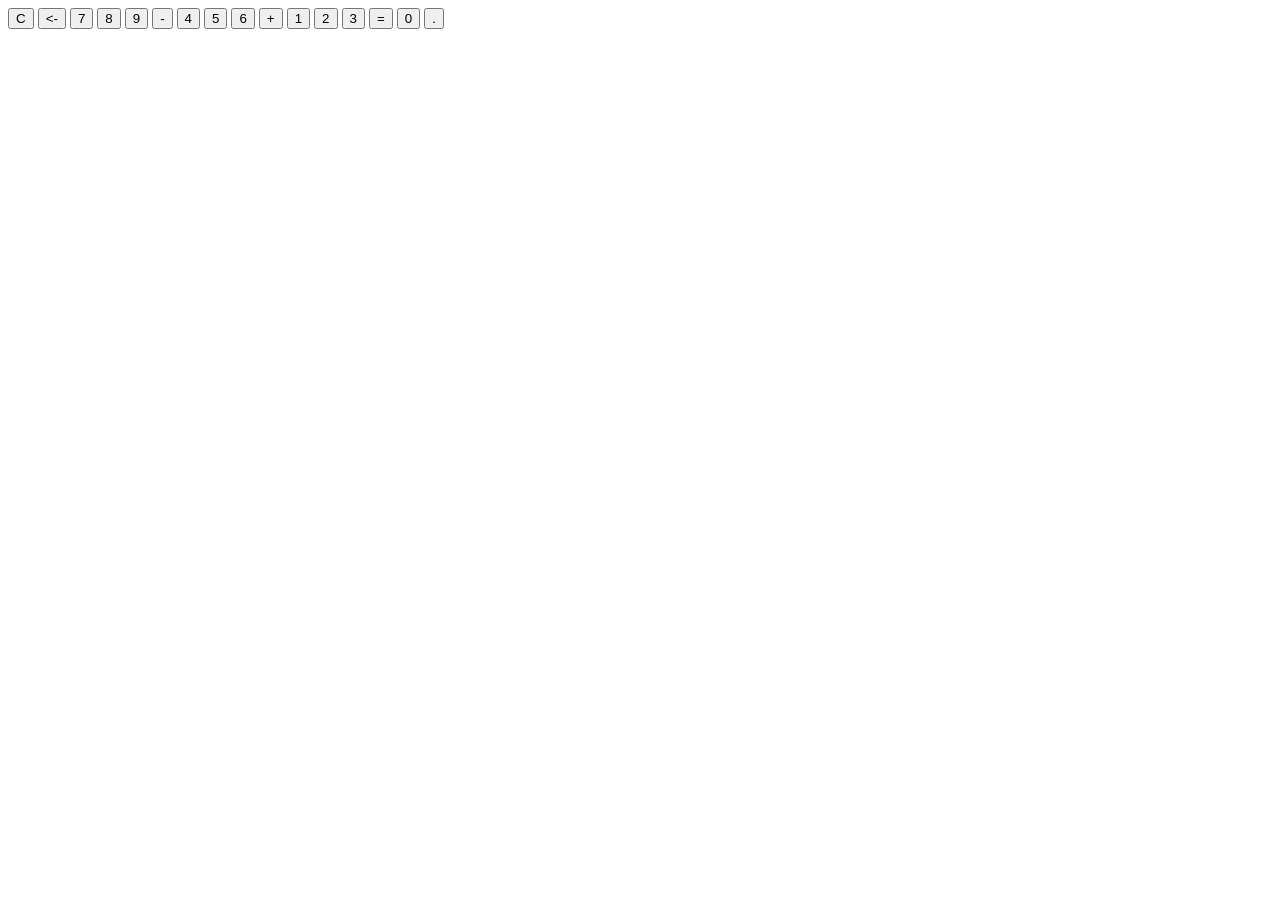
==== index.html @ 8c28482c "first coomit realized" ====
<!DOCTYPE html>
<html lang="en">

<head>
    <meta charset="UTF-8">
    <meta name="viewport" content="width=device-width, initial-scale=1.0">
    <link rel="stylesheet" href="styles.css">
    <title>Calculator</title>
</head>

<body>
    <div class="calculadora">
        <div class="pantalla"></div>
        <button class="btn" id="c">C</button>
        <button id="borrar" class="btn"> <- </button>
        <button class="btn"> 7 </button>
        <button class="btn"> 8 </button>
        <button class="btn"> 9 </button>
        
        <button class="btn"> - </button>

        <button class="btn"> 4 </button>
        <button class="btn"> 5 </button>
        <button class="btn"> 6 </button>

        <button class="btn"> + </button>

        <button class="btn"> 1 </button>
        <button class="btn"> 2 </button>
        <button class="btn"> 3 </button>

        <button id="igual" class="btn"> = </button>
        <button id="cero" class="btn"> 0 </button>
        <button class="btn" > . </button>
    
    </div>
    <script src="script.js"></script>
</body>

</html>
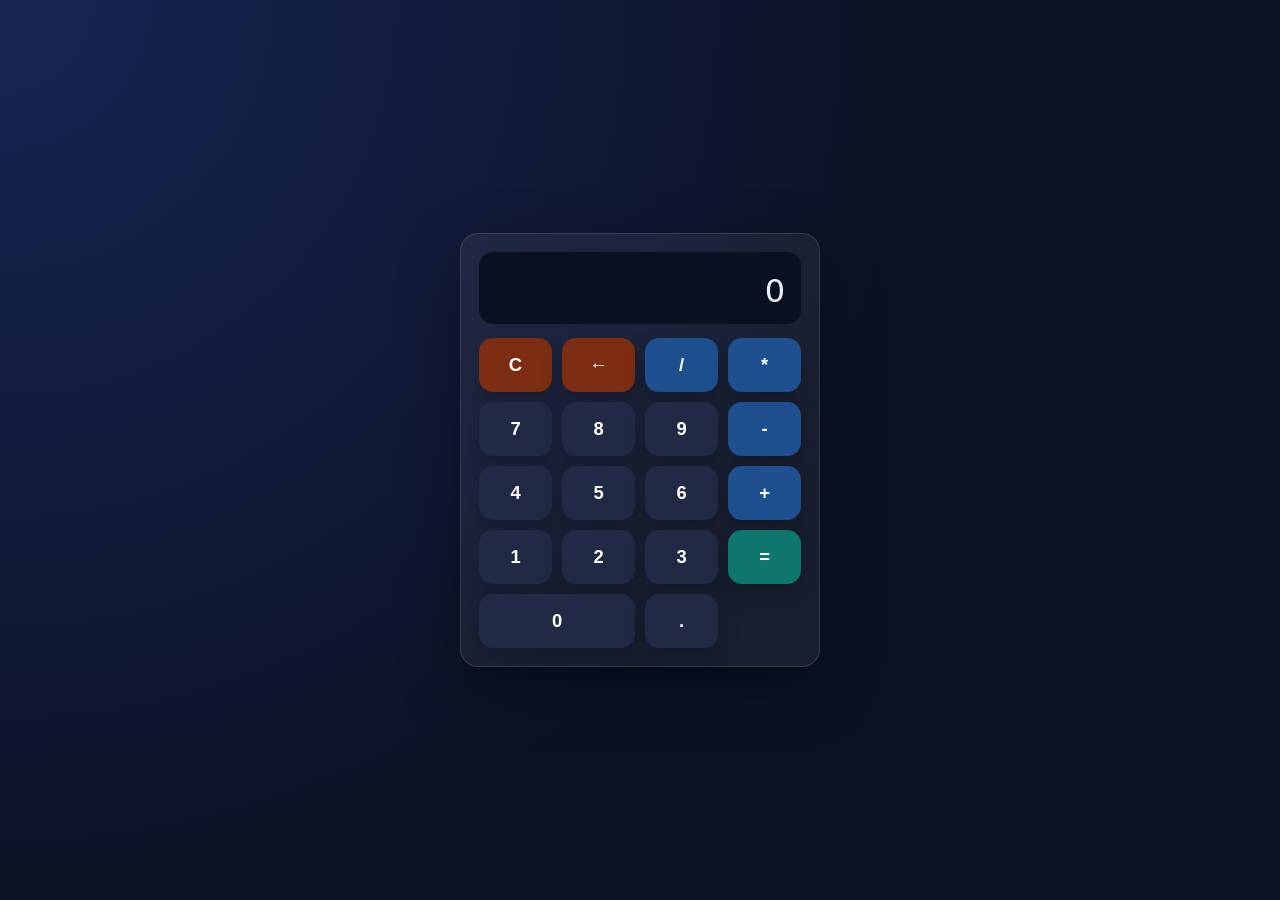
==== commit 63488821: "project completed" ====
--- a/index.html
+++ b/index.html
@@ -1,5 +1,5 @@
 <!DOCTYPE html>
-<html lang="en">
+<html lang="es">
 
 <head>
     <meta charset="UTF-8">
@@ -10,31 +10,35 @@
 
 <body>
     <div class="calculadora">
-        <div class="pantalla"></div>
-        <button class="btn" id="c">C</button>
-        <button id="borrar" class="btn"> <- </button>
-        <button class="btn"> 7 </button>
-        <button class="btn"> 8 </button>
-        <button class="btn"> 9 </button>
-        
-        <button class="btn"> - </button>
+        <div class="pantalla" id="display">0</div>
 
-        <button class="btn"> 4 </button>
-        <button class="btn"> 5 </button>
-        <button class="btn"> 6 </button>
+        <div class="teclado" role="group" aria-label="Teclado de la calculadora">
+            <button class="btn btn--action" data-action="clear" aria-label="Limpiar">C</button>
+            <button class="btn btn--action" data-action="backspace" aria-label="Borrar un dígito">←</button>
+            <button class="btn btn--op" data-op="/" aria-label="Dividir">/</button>
+            <button class="btn btn--op" data-op="*" aria-label="Multiplicar">*</button>
 
-        <button class="btn"> + </button>
+            <button class="btn" data-digit="7">7</button>
+            <button class="btn" data-digit="8">8</button>
+            <button class="btn" data-digit="9">9</button>
+            <button class="btn btn--op" data-op="-" aria-label="Restar">-</button>
 
-        <button class="btn"> 1 </button>
-        <button class="btn"> 2 </button>
-        <button class="btn"> 3 </button>
+            <button class="btn" data-digit="4">4</button>
+            <button class="btn" data-digit="5">5</button>
+            <button class="btn" data-digit="6">6</button>
+            <button class="btn btn--op" data-op="+" aria-label="Sumar">+</button>
 
-        <button id="igual" class="btn"> = </button>
-        <button id="cero" class="btn"> 0 </button>
-        <button class="btn" > . </button>
+            <button class="btn" data-digit="1">1</button>
+            <button class="btn" data-digit="2">2</button>
+            <button class="btn" data-digit="3">3</button>
+            <button class="btn btn--equals" data-action="equals" aria-label="Calcular">=</button>
+
+            <button class="btn btn--zero" data-digit="0" aria-label="Cero">0</button>
+            <button class="btn" data-action="decimal" aria-label="Punto decimal">.</button>
+        </div>
     
     </div>
-    <script src="script.js"></script>
+    <script src="script.mjs"></script>
 </body>
 
 </html>
--- a/styles.css
+++ b/styles.css
@@ -0,0 +1,114 @@
+/* Estilos simples para una calculadora basica (practica HTML/CSS/JS) */
+
+* {
+  box-sizing: border-box;
+}
+
+body {
+  margin: 0;
+  font-family: system-ui, -apple-system, Segoe UI, Roboto, Ubuntu, Cantarell, Noto Sans,
+    sans-serif;
+  min-height: 100vh;
+  display: flex;
+  align-items: center;
+  justify-content: center;
+  background: radial-gradient(circle at top left, #182554, #0b1224 60%);
+  padding: 24px;
+}
+
+.calculadora {
+  width: min(360px, 100%);
+  padding: 18px;
+  border-radius: 18px;
+  background: rgba(255, 255, 255, 0.06);
+  border: 1px solid rgba(255, 255, 255, 0.12);
+  box-shadow: 0 20px 60px rgba(0, 0, 0, 0.35);
+}
+
+.pantalla {
+  background: #0b1020;
+  color: #eaf0ff;
+  border-radius: 14px;
+  min-height: 72px;
+  padding: 14px 16px;
+  display: flex;
+  align-items: flex-end;
+  justify-content: flex-end;
+  font-size: 2rem;
+  overflow: hidden;
+  word-break: break-all;
+  margin-bottom: 14px;
+}
+
+.teclado {
+  display: grid;
+  grid-template-columns: repeat(4, 1fr);
+  gap: 10px;
+}
+
+.btn {
+  appearance: none;
+  border: none;
+  border-radius: 14px;
+  background: #202a44;
+  color: #ffffff;
+  cursor: pointer;
+  font-size: 1.15rem;
+  font-weight: 700;
+  padding: 16px 0;
+  user-select: none;
+  box-shadow: 0 10px 22px rgba(0, 0, 0, 0.22);
+  transition: transform 0.05s ease, background 0.15s ease, box-shadow 0.15s ease;
+}
+
+.btn:hover {
+  background: #283455;
+}
+
+.btn:active {
+  transform: translateY(1px);
+}
+
+.btn:focus-visible {
+  outline: 3px solid rgba(59, 130, 246, 0.65);
+  outline-offset: 2px;
+}
+
+.btn--op {
+  background: #1e4f8f;
+}
+
+.btn--op:hover {
+  background: #235aa5;
+}
+
+.btn--equals {
+  background: #0f766e;
+}
+
+.btn--equals:hover {
+  background: #0d8a7c;
+}
+
+.btn--action {
+  background: #7c2d12;
+}
+
+.btn--action:hover {
+  background: #9a3a17;
+}
+
+.btn--zero {
+  grid-column: span 2;
+}
+
+@media (max-width: 380px) {
+  .pantalla {
+    font-size: 1.7rem;
+  }
+  .btn {
+    font-size: 1.05rem;
+    padding: 14px 0;
+  }
+}
+
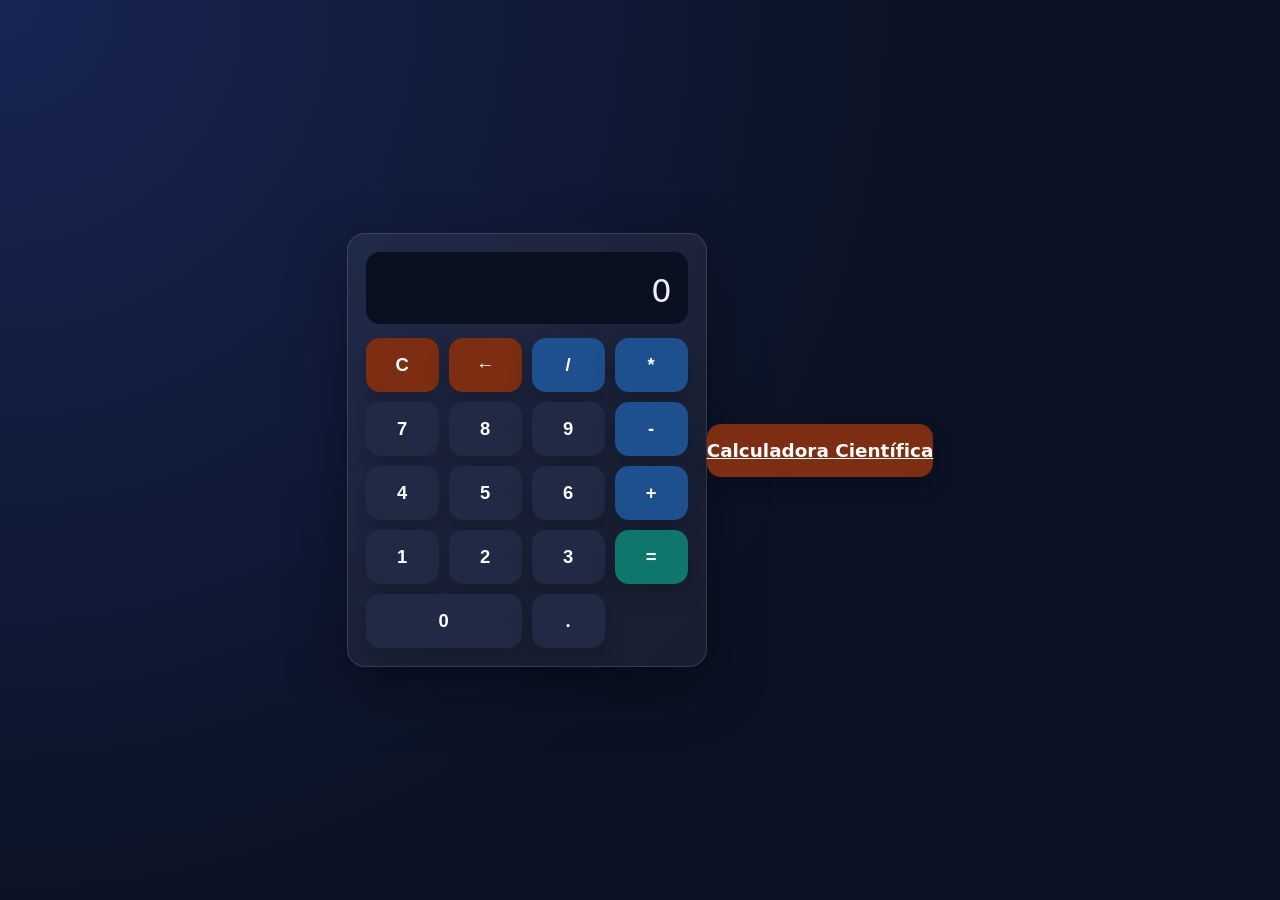
==== commit a45d3f6e: "commit realized" ====
--- a/index.html
+++ b/index.html
@@ -38,6 +38,11 @@
         </div>
     
     </div>
+
+    <div class="link-container">
+      <a class="btn btn--action" href="calculadora-cientifica/calc.html">Calculadora Científica</a>
+    </div>
+
     <script src="script.mjs"></script>
 </body>
 
